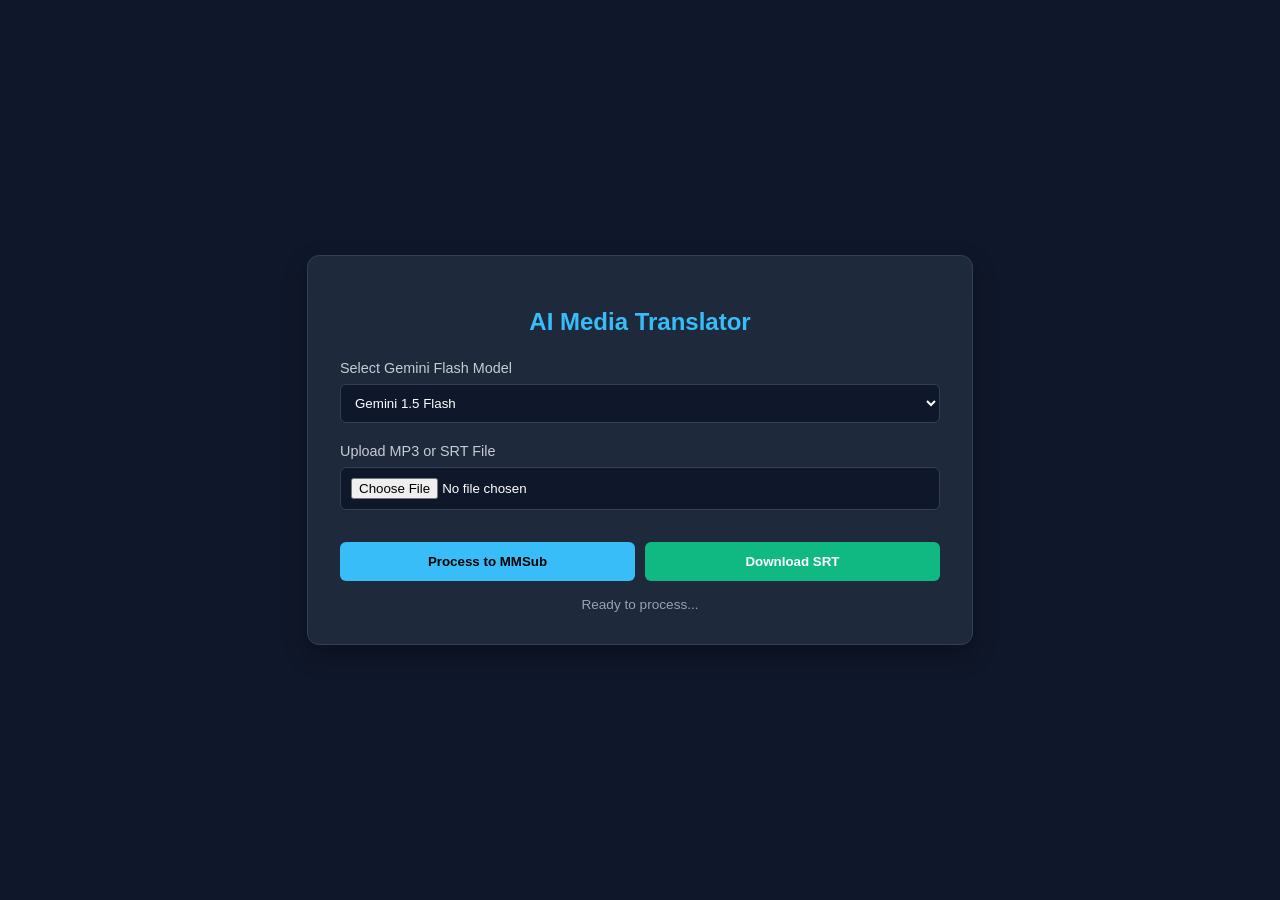
==== index.html @ c6dc70f5 "Refactor index.html for AI Media Processor Updated the HTML structure and styles for the AI Media Pr" ====
<!DOCTYPE html>
<html lang="en">
<head>
    <meta charset="UTF-8">
    <meta name="viewport" content="width=device-width, initial-scale=1.0">
    <title>AI Media Processor</title>
    <style>
        :root {
            --bg-color: #0f172a;
            --card-bg: #1e293b;
            --accent-color: #38bdf8;
            --text-color: #f1f5f9;
            --border-color: #334155;
        }

        body {
            background-color: var(--bg-color);
            color: var(--text-color);
            font-family: 'Segoe UI', Tahoma, Geneva, Verdana, sans-serif;
            margin: 0;
            display: flex;
            justify-content: center;
            align-items: center;
            min-height: 100vh;
        }

        .container {
            width: 90%;
            max-width: 600px;
            background: var(--card-bg);
            padding: 2rem;
            border-radius: 12px;
            box-shadow: 0 10px 25px rgba(0,0,0,0.3);
            border: 1px solid var(--border-color);
        }

        h2 {
            text-align: center;
            color: var(--accent-color);
            margin-bottom: 1.5rem;
        }

        .input-group {
            margin-bottom: 1.2rem;
        }

        label {
            display: block;
            margin-bottom: 0.5rem;
            font-size: 0.9rem;
            opacity: 0.8;
        }

        select, input[type="file"] {
            width: 100%;
            padding: 10px;
            border-radius: 6px;
            border: 1px solid var(--border-color);
            background: var(--bg-color);
            color: white;
            box-sizing: border-box;
        }

        .btn-container {
            display: flex;
            gap: 10px;
            margin-top: 2rem;
        }

        button {
            flex: 1;
            padding: 12px;
            border: none;
            border-radius: 6px;
            cursor: pointer;
            font-weight: bold;
            transition: 0.3s;
        }

        .process-btn {
            background-color: var(--accent-color);
            color: #000;
        }

        .download-btn {
            background-color: #10b981;
            color: white;
        }

        button:hover {
            opacity: 0.9;
            transform: translateY(-2px);
        }

        .status {
            margin-top: 1rem;
            font-size: 0.85rem;
            text-align: center;
            color: #94a3b8;
        }
    </style>
</head>
<body>

<div class="container">
    <h2>AI Media Translator</h2>

    <div class="input-group">
        <label>Select Gemini Flash Model</label>
        <select id="model-select">
            <option value="gemini-1.5-flash">Gemini 1.5 Flash</option>
            <option value="gemini-2.5-flash">Gemini 2.5 Flash</option>
            <option value="gemini-3.0-flash">Gemini 3.0 Flash</option>
        </select>
    </div>

    <div class="input-group">
        <label>Upload MP3 or SRT File</label>
        <input type="file" id="file-input" accept=".mp3, .srt">
    </div>

    <div class="btn-container">
        <button class="process-btn">Process to MMSub</button>
        <button class="download-btn">Download SRT</button>
    </div>

    <div class="status" id="status-text">Ready to process...</div>
</div>

</body>
</html>
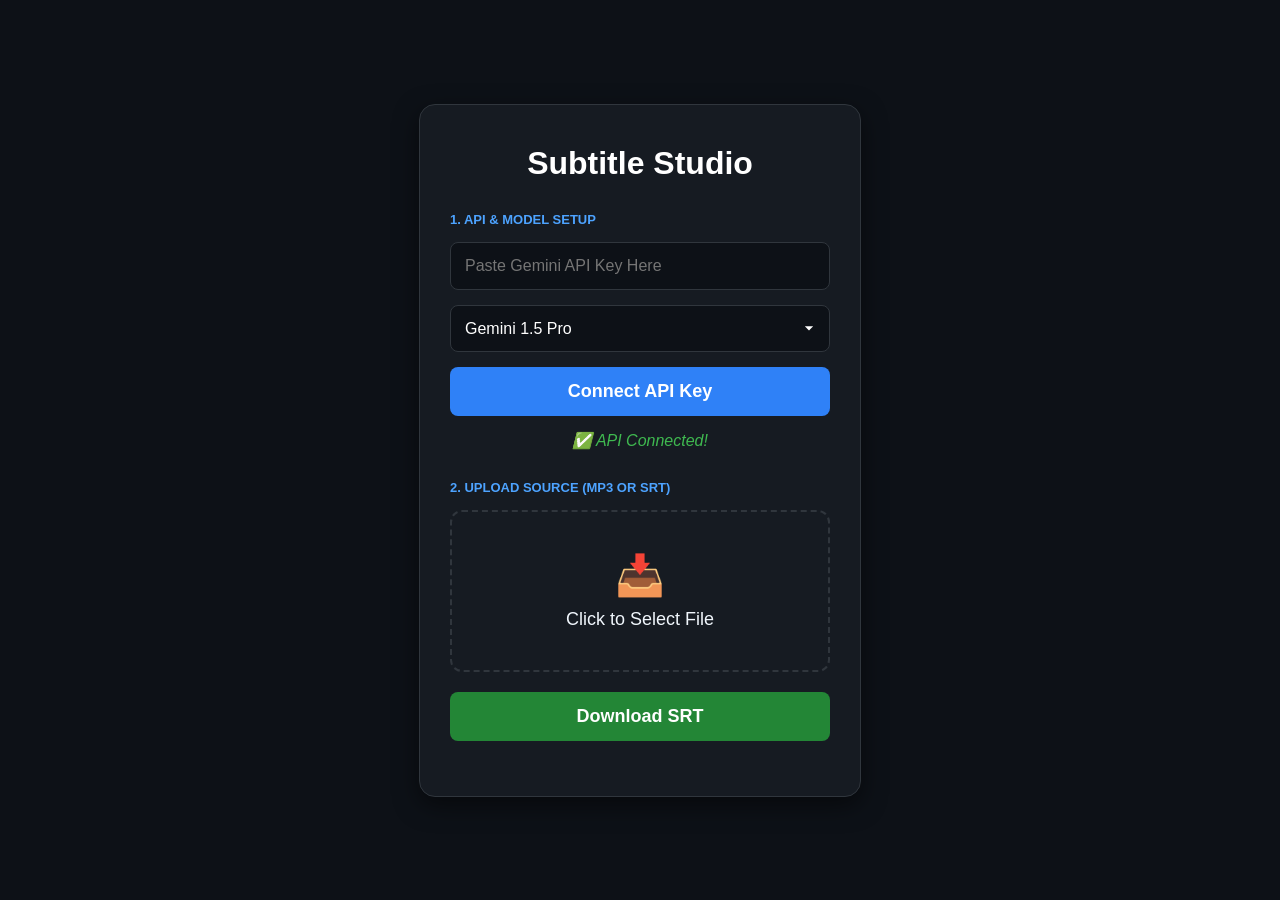
==== commit a5dfc5d1: "Replace AI Media Processor with Subtitle Studio" ====
--- a/index.html
+++ b/index.html
@@ -3,128 +3,147 @@
 <head>
     <meta charset="UTF-8">
     <meta name="viewport" content="width=device-width, initial-scale=1.0">
-    <title>AI Media Processor</title>
+    <title>Subtitle Studio</title>
     <style>
-        :root {
-            --bg-color: #0f172a;
-            --card-bg: #1e293b;
-            --accent-color: #38bdf8;
-            --text-color: #f1f5f9;
-            --border-color: #334155;
-        }
-
         body {
-            background-color: var(--bg-color);
-            color: var(--text-color);
-            font-family: 'Segoe UI', Tahoma, Geneva, Verdana, sans-serif;
-            margin: 0;
+            background-color: #0d1117;
+            color: #ffffff;
+            font-family: -apple-system, BlinkMacSystemFont, "Segoe UI", Roboto, sans-serif;
             display: flex;
             justify-content: center;
             align-items: center;
-            min-height: 100vh;
+            height: 100vh;
+            margin: 0;
         }
 
-        .container {
-            width: 90%;
-            max-width: 600px;
-            background: var(--card-bg);
-            padding: 2rem;
-            border-radius: 12px;
-            box-shadow: 0 10px 25px rgba(0,0,0,0.3);
-            border: 1px solid var(--border-color);
+        .card {
+            background-color: #161b22;
+            width: 380px;
+            padding: 40px 30px;
+            border-radius: 16px;
+            border: 1px solid #30363d;
+            box-shadow: 0 8px 24px rgba(0,0,0,0.5);
         }
 
-        h2 {
+        .title {
             text-align: center;
-            color: var(--accent-color);
-            margin-bottom: 1.5rem;
+            font-size: 32px;
+            font-weight: bold;
+            margin-bottom: 30px;
         }
 
-        .input-group {
-            margin-bottom: 1.2rem;
+        .section-label {
+            color: #4da3ff;
+            font-size: 13px;
+            font-weight: bold;
+            margin-bottom: 15px;
+            text-transform: uppercase;
         }
 
-        label {
-            display: block;
-            margin-bottom: 0.5rem;
-            font-size: 0.9rem;
-            opacity: 0.8;
-        }
-
-        select, input[type="file"] {
+        .input-field {
             width: 100%;
-            padding: 10px;
-            border-radius: 6px;
-            border: 1px solid var(--border-color);
-            background: var(--bg-color);
-            color: white;
+            background: #0d1117;
+            border: 1px solid #30363d;
+            border-radius: 8px;
+            padding: 14px;
+            color: #8b949e;
+            font-size: 16px;
+            margin-bottom: 15px;
             box-sizing: border-box;
         }
 
-        .btn-container {
-            display: flex;
-            gap: 10px;
-            margin-top: 2rem;
+        select.input-field {
+            appearance: none;
+            background-image: url("data:image/svg+xml;charset=UTF-8,%3csvg xmlns='http://www.w3.org/2000/svg' viewBox='0 0 24 24' fill='white'%3e%3cpath d='M7 10l5 5 5-5z'/%3e%3c/svg%3e");
+            background-repeat: no-repeat;
+            background-position: right 10px center;
+            background-size: 20px;
+            color: white;
         }
 
-        button {
-            flex: 1;
-            padding: 12px;
+        .connect-btn {
+            width: 100%;
+            background-color: #2f81f7;
+            color: white;
             border: none;
-            border-radius: 6px;
+            border-radius: 8px;
+            padding: 14px;
+            font-size: 18px;
+            font-weight: 600;
             cursor: pointer;
-            font-weight: bold;
+            margin-bottom: 15px;
+        }
+
+        .api-status {
+            color: #3fb950;
+            text-align: center;
+            font-style: italic;
+            font-size: 16px;
+            margin-bottom: 30px;
+        }
+
+        .upload-box {
+            border: 2px dashed #30363d;
+            border-radius: 12px;
+            padding: 40px 20px;
+            text-align: center;
+            cursor: pointer;
             transition: 0.3s;
         }
 
-        .process-btn {
-            background-color: var(--accent-color);
-            color: #000;
+        .upload-box:hover {
+            border-color: #4da3ff;
+            background-color: #1c2128;
         }
 
-        .download-btn {
-            background-color: #10b981;
-            color: white;
+        .upload-icon {
+            font-size: 40px;
+            margin-bottom: 10px;
+            display: block;
         }
 
-        button:hover {
-            opacity: 0.9;
-            transform: translateY(-2px);
+        .upload-text {
+            font-size: 18px;
+            color: #f0f6fc;
         }
 
-        .status {
-            margin-top: 1rem;
-            font-size: 0.85rem;
-            text-align: center;
-            color: #94a3b8;
+        /* Download button for final step */
+        .download-area {
+            margin-top: 20px;
+            display: none; /* hidden initially */
         }
     </style>
 </head>
 <body>
 
-<div class="container">
-    <h2>AI Media Translator</h2>
+<div class="card">
+    <div class="title">Subtitle Studio</div>
 
-    <div class="input-group">
-        <label>Select Gemini Flash Model</label>
-        <select id="model-select">
-            <option value="gemini-1.5-flash">Gemini 1.5 Flash</option>
-            <option value="gemini-2.5-flash">Gemini 2.5 Flash</option>
-            <option value="gemini-3.0-flash">Gemini 3.0 Flash</option>
-        </select>
+    <div class="section-label">1. API & MODEL SETUP</div>
+    
+    <input type="text" class="input-field" placeholder="Paste Gemini API Key Here">
+    
+    <select class="input-field">
+        <option>Gemini 1.5 Pro</option>
+        <option>Gemini 1.5 Flash</option>
+        <option>Gemini 2.5 Flash</option>
+        <option>Gemini 3.0 Flash</option>
+    </select>
+
+    <button class="connect-btn">Connect API Key</button>
+    
+    <div class="api-status">✅ API Connected!</div>
+
+    <div class="section-label">2. UPLOAD SOURCE (MP3 OR SRT)</div>
+    
+    <div class="upload-box">
+        <span class="upload-icon">📥</span>
+        <div class="upload-text">Click to Select File</div>
     </div>
 
-    <div class="input-group">
-        <label>Upload MP3 or SRT File</label>
-        <input type="file" id="file-input" accept=".mp3, .srt">
+    <div id="download-section" style="margin-top: 20px; text-align: center;">
+        <button class="connect-btn" style="background-color: #238636;">Download SRT</button>
     </div>
-
-    <div class="btn-container">
-        <button class="process-btn">Process to MMSub</button>
-        <button class="download-btn">Download SRT</button>
-    </div>
-
-    <div class="status" id="status-text">Ready to process...</div>
 </div>
 
 </body>
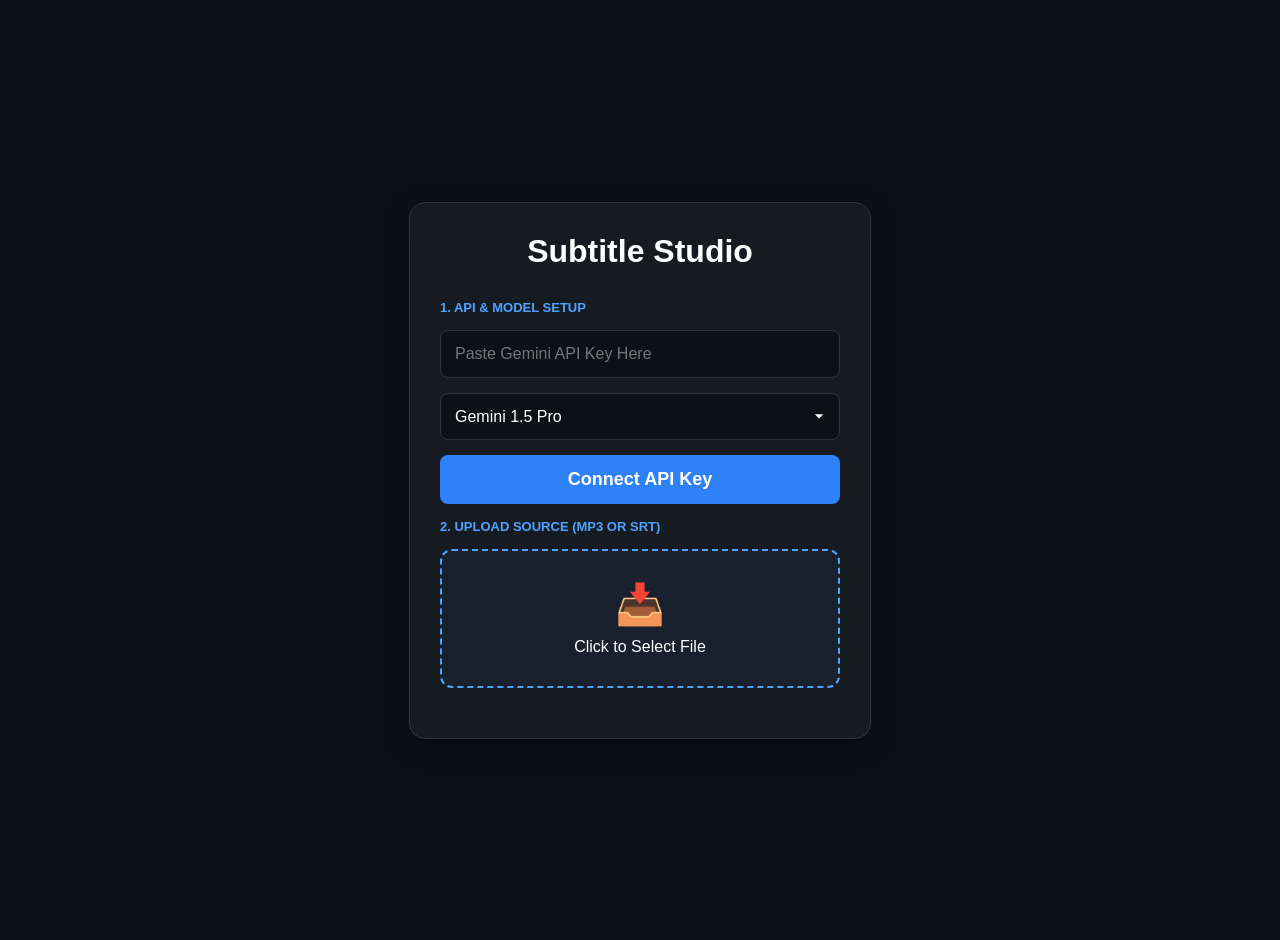
==== commit 8f8ae97a: "Refactor index.html for improved UI and functionality Updated the layout and functionality of the Su" ====
--- a/index.html
+++ b/index.html
@@ -12,14 +12,16 @@
             display: flex;
             justify-content: center;
             align-items: center;
-            height: 100vh;
+            min-height: 100vh;
             margin: 0;
+            padding: 20px;
         }
 
         .card {
             background-color: #161b22;
-            width: 380px;
-            padding: 40px 30px;
+            width: 100%;
+            max-width: 400px;
+            padding: 30px;
             border-radius: 16px;
             border: 1px solid #30363d;
             box-shadow: 0 8px 24px rgba(0,0,0,0.5);
@@ -46,7 +48,7 @@
             border: 1px solid #30363d;
             border-radius: 8px;
             padding: 14px;
-            color: #8b949e;
+            color: white;
             font-size: 16px;
             margin-bottom: 15px;
             box-sizing: border-box;
@@ -58,13 +60,10 @@
             background-repeat: no-repeat;
             background-position: right 10px center;
             background-size: 20px;
-            color: white;
         }
 
-        .connect-btn {
+        .btn {
             width: 100%;
-            background-color: #2f81f7;
-            color: white;
             border: none;
             border-radius: 8px;
             padding: 14px;
@@ -72,7 +71,11 @@
             font-weight: 600;
             cursor: pointer;
             margin-bottom: 15px;
+            transition: 0.3s;
         }
+
+        .connect-btn { background-color: #2f81f7; color: white; }
+        .download-btn { background-color: #238636; color: white; display: none; }
 
         .api-status {
             color: #3fb950;
@@ -80,38 +83,22 @@
             font-style: italic;
             font-size: 16px;
             margin-bottom: 30px;
+            display: none;
         }
 
         .upload-box {
-            border: 2px dashed #30363d;
+            border: 2px dashed #4da3ff;
             border-radius: 12px;
-            padding: 40px 20px;
+            padding: 30px 20px;
             text-align: center;
             cursor: pointer;
-            transition: 0.3s;
+            background-color: rgba(77, 163, 255, 0.05);
+            margin-bottom: 20px;
         }
 
-        .upload-box:hover {
-            border-color: #4da3ff;
-            background-color: #1c2128;
-        }
-
-        .upload-icon {
-            font-size: 40px;
-            margin-bottom: 10px;
-            display: block;
-        }
-
-        .upload-text {
-            font-size: 18px;
-            color: #f0f6fc;
-        }
-
-        /* Download button for final step */
-        .download-area {
-            margin-top: 20px;
-            display: none; /* hidden initially */
-        }
+        .upload-icon { font-size: 40px; display: block; margin-bottom: 10px; }
+        
+        #file-input { display: none; }
     </style>
 </head>
 <body>
@@ -120,31 +107,51 @@
     <div class="title">Subtitle Studio</div>
 
     <div class="section-label">1. API & MODEL SETUP</div>
+    <input type="password" id="api-key" class="input-field" placeholder="Paste Gemini API Key Here">
     
-    <input type="text" class="input-field" placeholder="Paste Gemini API Key Here">
-    
-    <select class="input-field">
-        <option>Gemini 1.5 Pro</option>
-        <option>Gemini 1.5 Flash</option>
-        <option>Gemini 2.5 Flash</option>
-        <option>Gemini 3.0 Flash</option>
+    <select id="model-select" class="input-field">
+        <option value="gemini-1.5-pro">Gemini 1.5 Pro</option>
+        <option value="gemini-1.5-flash">Gemini 1.5 Flash</option>
+        <option value="gemini-2.5-flash">Gemini 2.5 Flash</option>
+        <option value="gemini-3.0-flash">Gemini 3.0 Flash</option>
     </select>
 
-    <button class="connect-btn">Connect API Key</button>
-    
-    <div class="api-status">✅ API Connected!</div>
+    <button class="btn connect-btn" onclick="connectAPI()">Connect API Key</button>
+    <div id="status" class="api-status">✅ API Connected!</div>
 
     <div class="section-label">2. UPLOAD SOURCE (MP3 OR SRT)</div>
-    
-    <div class="upload-box">
+    <div class="upload-box" onclick="document.getElementById('file-input').click()">
         <span class="upload-icon">📥</span>
-        <div class="upload-text">Click to Select File</div>
+        <div id="file-name" class="upload-text">Click to Select File</div>
     </div>
+    <input type="file" id="file-input" accept=".mp3, .srt" onchange="updateFileName()">
 
-    <div id="download-section" style="margin-top: 20px; text-align: center;">
-        <button class="connect-btn" style="background-color: #238636;">Download SRT</button>
-    </div>
+    <button id="dl-btn" class="btn download-btn">Download SRT</button>
 </div>
+
+<script>
+    function connectAPI() {
+        const key = document.getElementById('api-key').value;
+        if(key.length > 10) {
+            document.getElementById('status').style.display = 'block';
+            alert("API Connected Successfully!");
+        } else {
+            alert("Please enter a valid API Key");
+        }
+    }
+
+    function updateFileName() {
+        const input = document.getElementById('file-input');
+        const fileNameDisplay = document.getElementById('file-name');
+        const dlBtn = document.getElementById('dl-btn');
+        
+        if (input.files.length > 0) {
+            fileNameDisplay.innerText = input.files[0].name;
+            // File ရွေးပြီးရင် Download button ပြပေးမည်
+            dlBtn.style.display = 'block';
+        }
+    }
+</script>
 
 </body>
 </html>
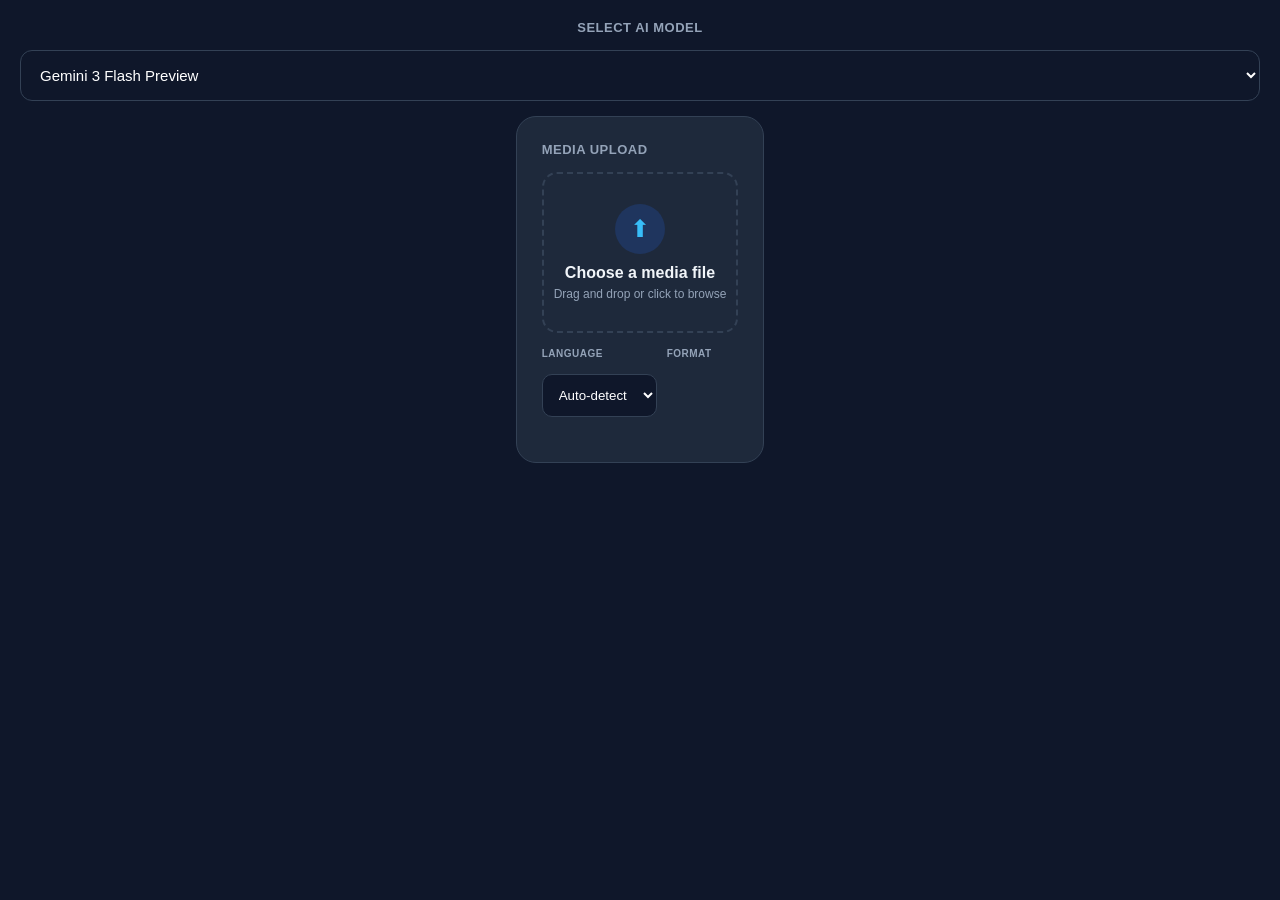
==== commit c3d745a5: "Revise index.html for AI Transcription Studio" ====
--- a/index.html
+++ b/index.html
@@ -3,155 +3,170 @@
 <head>
     <meta charset="UTF-8">
     <meta name="viewport" content="width=device-width, initial-scale=1.0">
-    <title>Subtitle Studio</title>
+    <title>AI Transcription Studio</title>
     <style>
         body {
-            background-color: #0d1117;
-            color: #ffffff;
-            font-family: -apple-system, BlinkMacSystemFont, "Segoe UI", Roboto, sans-serif;
+            background-color: #0f172a;
+            color: #f1f5f9;
+            font-family: 'Inter', -apple-system, sans-serif;
             display: flex;
-            justify-content: center;
+            flex-direction: column;
             align-items: center;
-            min-height: 100vh;
+            padding: 20px;
             margin: 0;
-            padding: 20px;
+        }
+
+        .container {
+            width: 100%;
+            max-width: 450px;
         }
 
         .card {
-            background-color: #161b22;
-            width: 100%;
-            max-width: 400px;
-            padding: 30px;
-            border-radius: 16px;
-            border: 1px solid #30363d;
-            box-shadow: 0 8px 24px rgba(0,0,0,0.5);
+            background-color: #1e293b;
+            border-radius: 20px;
+            padding: 25px;
+            margin-bottom: 20px;
+            border: 1px solid #334155;
         }
 
-        .title {
-            text-align: center;
-            font-size: 32px;
-            font-weight: bold;
-            margin-bottom: 30px;
+        .label {
+            font-size: 13px;
+            font-weight: 700;
+            color: #94a3b8;
+            margin-bottom: 15px;
+            text-transform: uppercase;
+            letter-spacing: 0.5px;
         }
 
-        .section-label {
-            color: #4da3ff;
-            font-size: 13px;
-            font-weight: bold;
+        .input-box {
+            width: 100%;
+            background-color: #0f172a;
+            border: 1px solid #334155;
+            border-radius: 12px;
+            padding: 15px;
+            color: white;
             margin-bottom: 15px;
-            text-transform: uppercase;
+            box-sizing: border-box;
+            font-size: 15px;
         }
 
-        .input-field {
+        .btn-blue {
             width: 100%;
-            background: #0d1117;
-            border: 1px solid #30363d;
-            border-radius: 8px;
-            padding: 14px;
+            background-color: #2563eb;
             color: white;
-            font-size: 16px;
-            margin-bottom: 15px;
-            box-sizing: border-box;
-        }
-
-        select.input-field {
-            appearance: none;
-            background-image: url("data:image/svg+xml;charset=UTF-8,%3csvg xmlns='http://www.w3.org/2000/svg' viewBox='0 0 24 24' fill='white'%3e%3cpath d='M7 10l5 5 5-5z'/%3e%3c/svg%3e");
-            background-repeat: no-repeat;
-            background-position: right 10px center;
-            background-size: 20px;
-        }
-
-        .btn {
-            width: 100%;
             border: none;
-            border-radius: 8px;
-            padding: 14px;
-            font-size: 18px;
+            border-radius: 12px;
+            padding: 15px;
             font-weight: 600;
             cursor: pointer;
             margin-bottom: 15px;
-            transition: 0.3s;
         }
 
-        .connect-btn { background-color: #2f81f7; color: white; }
-        .download-btn { background-color: #238636; color: white; display: none; }
-
-        .api-status {
-            color: #3fb950;
+        .upload-area {
+            border: 2px dashed #334155;
+            border-radius: 15px;
+            padding: 30px 10px;
             text-align: center;
-            font-style: italic;
-            font-size: 16px;
-            margin-bottom: 30px;
-            display: none;
+            cursor: pointer;
+            margin-bottom: 15px;
         }
 
-        .upload-box {
-            border: 2px dashed #4da3ff;
-            border-radius: 12px;
-            padding: 30px 20px;
-            text-align: center;
-            cursor: pointer;
-            background-color: rgba(77, 163, 255, 0.05);
+        .upload-icon {
+            background-color: #2563eb33;
+            width: 50px;
+            height: 50px;
+            border-radius: 50%;
+            display: flex;
+            align-items: center;
+            justify-content: center;
+            margin: 0 auto 10px;
+            color: #38bdf8;
+            font-size: 24px;
+        }
+
+        .row {
+            display: flex;
+            gap: 10px;
             margin-bottom: 20px;
         }
 
-        .upload-icon { font-size: 40px; display: block; margin-bottom: 10px; }
-        
-        #file-input { display: none; }
+        .row select {
+            flex: 1;
+            background-color: #0f172a;
+            border: 1px solid #334155;
+            color: white;
+            padding: 12px;
+            border-radius: 10px;
+        }
+
+        .btn-green {
+            width: 100%;
+            background-color: #15803d;
+            color: white;
+            border: none;
+            border-radius: 12px;
+            padding: 18px;
+            font-weight: 700;
+            font-size: 16px;
+            cursor: pointer;
+        }
+
+        /* Result Area */
+        .result-header {
+            display: flex;
+            justify-content: space-between;
+            align-items: center;
+            margin-bottom: 15px;
+        }
+
+        .btn-download {
+            background-color: #1e3a8a;
+            color: #38bdf8;
+            border: none;
+            padding: 8px 15px;
+            border-radius: 8px;
+            font-size: 12px;
+            cursor: pointer;
+        }
+
+        .display-area {
+            background-color: #000;
+            border-radius: 12px;
+            padding: 20px;
+            min-height: 200px;
+            border: 1px solid #334155;
+            color: #22c55e;
+            font-family: 'Courier New', monospace;
+            white-space: pre-wrap;
+        }
     </style>
 </head>
 <body>
 
-<div class="card">
-    <div class="title">Subtitle Studio</div>
+<div class="label">SELECT AI MODEL</div>
+<select class="input-box" id="modelSelect">
+    <option value="gemini-3-flash-default">Default (Gemini 3 Flash Preview)</option>
+    <option value="gemini-3-flash-preview" selected>Gemini 3 Flash Preview</option>
+    <option value="gemini-3.1-pro-preview">Gemini 3.1 Pro Preview</option>
+    <option value="gemini-3.1-flash-lite-preview">Gemini 3.1 Flash Lite Preview</option>
+</select>
 
-    <div class="section-label">1. API & MODEL SETUP</div>
-    <input type="password" id="api-key" class="input-field" placeholder="Paste Gemini API Key Here">
-    
-    <select id="model-select" class="input-field">
-        <option value="gemini-1.5-pro">Gemini 1.5 Pro</option>
-        <option value="gemini-1.5-flash">Gemini 1.5 Flash</option>
-        <option value="gemini-2.5-flash">Gemini 2.5 Flash</option>
-        <option value="gemini-3.0-flash">Gemini 3.0 Flash</option>
-    </select>
+    </div>
 
-    <button class="btn connect-btn" onclick="connectAPI()">Connect API Key</button>
-    <div id="status" class="api-status">✅ API Connected!</div>
+    <div class="card">
+        <div class="label">MEDIA UPLOAD</div>
+        <div class="upload-area" onclick="document.getElementById('fileInput').click()">
+            <div class="upload-icon">⬆</div>
+            <div style="font-weight: bold;">Choose a media file</div>
+            <div style="font-size: 12px; color: #94a3b8; margin-top: 5px;">Drag and drop or click to browse</div>
+        </div>
+        <input type="file" id="fileInput" hidden onchange="handleFile()">
 
-    <div class="section-label">2. UPLOAD SOURCE (MP3 OR SRT)</div>
-    <div class="upload-box" onclick="document.getElementById('file-input').click()">
-        <span class="upload-icon">📥</span>
-        <div id="file-name" class="upload-text">Click to Select File</div>
-    </div>
-    <input type="file" id="file-input" accept=".mp3, .srt" onchange="updateFileName()">
-
-    <button id="dl-btn" class="btn download-btn">Download SRT</button>
-</div>
-
-<script>
-    function connectAPI() {
-        const key = document.getElementById('api-key').value;
-        if(key.length > 10) {
-            document.getElementById('status').style.display = 'block';
-            alert("API Connected Successfully!");
-        } else {
-            alert("Please enter a valid API Key");
-        }
-    }
-
-    function updateFileName() {
-        const input = document.getElementById('file-input');
-        const fileNameDisplay = document.getElementById('file-name');
-        const dlBtn = document.getElementById('dl-btn');
-        
-        if (input.files.length > 0) {
-            fileNameDisplay.innerText = input.files[0].name;
-            // File ရွေးပြီးရင် Download button ပြပေးမည်
-            dlBtn.style.display = 'block';
-        }
-    }
-</script>
-
-</body>
-</html>
+        <div class="row">
+            <div style="flex: 1;">
+                <div class="label" style="font-size: 10px;">LANGUAGE</div>
+                <select><option>Auto-detect</option><option>English</option><option>Myanmar</option></select>
+            </div>
+            <div style="flex: 1;">
+                <div class="label" style="font-size: 10px;">FORMAT</div>
+                <se
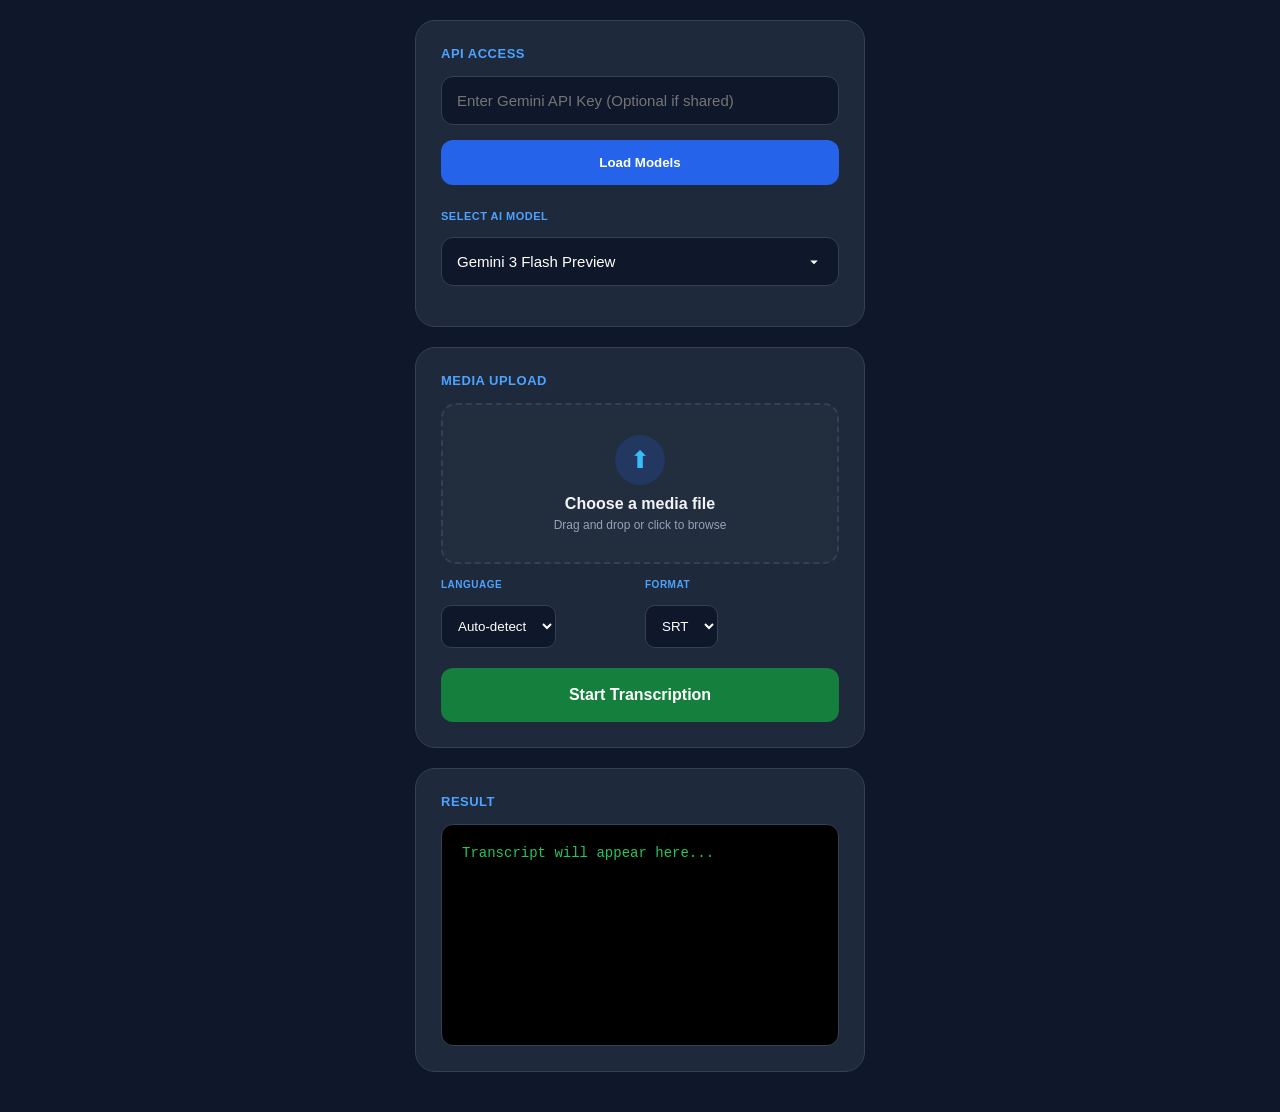
==== commit 897eafbe: "Refactor index.html for better layout and design Updated styling and structure for improved UI/UX." ====
--- a/index.html
+++ b/index.html
@@ -32,7 +32,7 @@
         .label {
             font-size: 13px;
             font-weight: 700;
-            color: #94a3b8;
+            color: #4da3ff; /* Blue accent color */
             margin-bottom: 15px;
             text-transform: uppercase;
             letter-spacing: 0.5px;
@@ -48,6 +48,17 @@
             margin-bottom: 15px;
             box-sizing: border-box;
             font-size: 15px;
+            outline: none;
+        }
+
+        /* Model Selector Styling */
+        select.input-box {
+            appearance: none;
+            background-image: url("data:image/svg+xml;charset=UTF-8,%3csvg xmlns='http://www.w3.org/2000/svg' viewBox='0 0 24 24' fill='white'%3e%3cpath d='M7 10l5 5 5-5z'/%3e%3c/svg%3e");
+            background-repeat: no-repeat;
+            background-position: right 15px center;
+            background-size: 18px;
+            cursor: pointer;
         }
 
         .btn-blue {
@@ -60,7 +71,10 @@
             font-weight: 600;
             cursor: pointer;
             margin-bottom: 15px;
-        }
+            transition: 0.2s;
+        }
+
+        .btn-blue:active { transform: scale(0.98); }
 
         .upload-area {
             border: 2px dashed #334155;
@@ -69,6 +83,7 @@
             text-align: center;
             cursor: pointer;
             margin-bottom: 15px;
+            background-color: rgba(255,255,255,0.02);
         }
 
         .upload-icon {
@@ -97,6 +112,7 @@
             color: white;
             padding: 12px;
             border-radius: 10px;
+            outline: none;
         }
 
         .btn-green {
@@ -109,9 +125,11 @@
             font-weight: 700;
             font-size: 16px;
             cursor: pointer;
-        }
-
-        /* Result Area */
+            transition: 0.2s;
+        }
+
+        .btn-green:active { transform: scale(0.98); }
+
         .result-header {
             display: flex;
             justify-content: space-between;
@@ -127,30 +145,37 @@
             border-radius: 8px;
             font-size: 12px;
             cursor: pointer;
+            font-weight: 600;
         }
 
         .display-area {
             background-color: #000;
             border-radius: 12px;
             padding: 20px;
-            min-height: 200px;
+            min-height: 180px;
             border: 1px solid #334155;
             color: #22c55e;
             font-family: 'Courier New', monospace;
             white-space: pre-wrap;
+            font-size: 14px;
         }
     </style>
 </head>
 <body>
 
-<div class="label">SELECT AI MODEL</div>
-<select class="input-box" id="modelSelect">
-    <option value="gemini-3-flash-default">Default (Gemini 3 Flash Preview)</option>
-    <option value="gemini-3-flash-preview" selected>Gemini 3 Flash Preview</option>
-    <option value="gemini-3.1-pro-preview">Gemini 3.1 Pro Preview</option>
-    <option value="gemini-3.1-flash-lite-preview">Gemini 3.1 Flash Lite Preview</option>
-</select>
-
+<div class="container">
+    <div class="card">
+        <div class="label">API ACCESS</div>
+        <input type="password" id="apiKey" class="input-box" placeholder="Enter Gemini API Key (Optional if shared)">
+        <button class="btn-blue" onclick="loadModels()">Load Models</button>
+        
+        <div class="label" style="font-size: 11px; margin-top: 10px;">SELECT AI MODEL</div>
+        <select class="input-box" id="modelSelect">
+            <option value="gemini-3-flash-default">Default (Gemini 3 Flash Preview)</option>
+            <option value="gemini-3-flash-preview" selected>Gemini 3 Flash Preview</option>
+            <option value="gemini-3.1-pro-preview">Gemini 3.1 Pro Preview</option>
+            <option value="gemini-3.1-flash-lite-preview">Gemini 3.1 Flash Lite Preview</option>
+        </select>
     </div>
 
     <div class="card">
@@ -158,7 +183,7 @@
         <div class="upload-area" onclick="document.getElementById('fileInput').click()">
             <div class="upload-icon">⬆</div>
             <div style="font-weight: bold;">Choose a media file</div>
-            <div style="font-size: 12px; color: #94a3b8; margin-top: 5px;">Drag and drop or click to browse</div>
+            <div id="file-status" style="font-size: 12px; color: #94a3b8; margin-top: 5px;">Drag and drop or click to browse</div>
         </div>
         <input type="file" id="fileInput" hidden onchange="handleFile()">
 
@@ -169,4 +194,63 @@
             </div>
             <div style="flex: 1;">
                 <div class="label" style="font-size: 10px;">FORMAT</div>
-                <se
+                <select id="formatSelect"><option>SRT</option><option>TXT</option></select>
+            </div>
+        </div>
+
+        <button class="btn-green" onclick="startTranscription()">Start Transcription</button>
+    </div>
+
+    <div class="card">
+        <div class="result-header">
+            <div class="label" style="margin-bottom: 0;">RESULT</div>
+            <button class="btn-download" id="dlBtn" style="display: none;" onclick="downloadResult()">📥 Download Result</button>
+        </div>
+        <div class="display-area" id="output">Transcript will appear here...</div>
+    </div>
+</div>
+
+<script>
+    function loadModels() {
+        const key = document.getElementById('apiKey').value;
+        if(key.trim() !== "") {
+            alert("API Key connected. Models are ready.");
+        } else {
+            alert("Please enter a valid Gemini API Key.");
+        }
+    }
+
+    function handleFile() {
+        const fileInput = document.getElementById('fileInput');
+        const status = document.getElementById('file-status');
+        if(fileInput.files.length > 0) {
+            status.innerText = "Selected: " + fileInput.files[0].name;
+            status.style.color = "#38bdf8";
+        }
+    }
+
+    function startTranscription() {
+        const output = document.getElementById('output');
+        const dlBtn = document.getElementById('dlBtn');
+        const fileInput = document.getElementById('fileInput');
+
+        if(fileInput.files.length === 0) {
+            alert("ကျေးဇူးပြု၍ File အရင်ရွေးချယ်ပါ!");
+            return;
+        }
+
+        output.innerText = "AI is processing your file...\nUsing: " + document.getElementById('modelSelect').value;
+        
+        setTimeout(() => {
+            output.innerText = "1\n00:00:01,200 --> 00:00:05,400\nမင်္ဂလာပါ၊ အခုကတော့ Gemini 3 Flash နဲ့\nမြန်မာစာတန်းထိုး ပြုလုပ်ပေးနေတာ ဖြစ်ပါတယ်။";
+            dlBtn.style.display = 'block';
+        }, 2500);
+    }
+
+    function downloadResult() {
+        alert("ဖိုင်ကို ဒေါင်းလုဒ်ဆွဲနေပါပြီ...");
+    }
+</script>
+
+</body>
+</html>
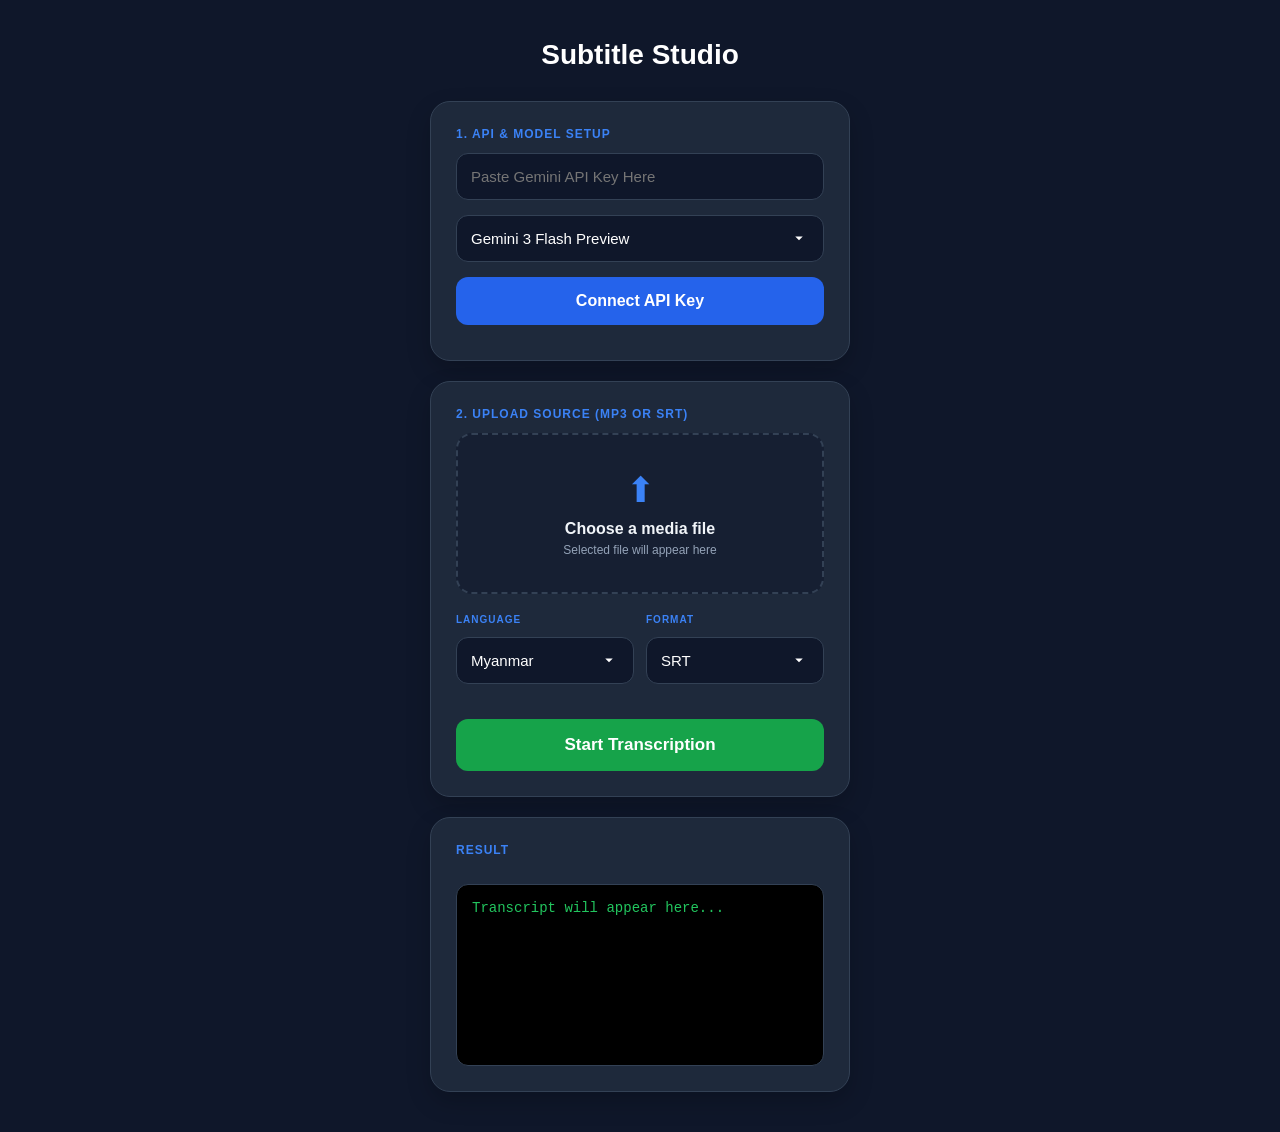
==== commit cb255dd8: "Replace AI Transcription Studio with Subtitle Studio" ====
--- a/index.html
+++ b/index.html
@@ -3,22 +3,28 @@
 <head>
     <meta charset="UTF-8">
     <meta name="viewport" content="width=device-width, initial-scale=1.0">
-    <title>AI Transcription Studio</title>
+    <title>Subtitle Studio - AI Translator</title>
+    <script type="importmap">
+        {
+          "imports": {
+            "@google/generative-ai": "https://esm.run/@google/generative-ai"
+          }
+        }
+    </script>
     <style>
         body {
             background-color: #0f172a;
             color: #f1f5f9;
             font-family: 'Inter', -apple-system, sans-serif;
             display: flex;
-            flex-direction: column;
-            align-items: center;
+            justify-content: center;
             padding: 20px;
             margin: 0;
         }
 
         .container {
             width: 100%;
-            max-width: 450px;
+            max-width: 420px;
         }
 
         .card {
@@ -27,15 +33,23 @@
             padding: 25px;
             margin-bottom: 20px;
             border: 1px solid #334155;
+            box-shadow: 0 10px 25px rgba(0,0,0,0.2);
+        }
+
+        h1 {
+            text-align: center;
+            font-size: 28px;
+            margin-bottom: 30px;
+            color: #ffffff;
         }
 
         .label {
-            font-size: 13px;
-            font-weight: 700;
-            color: #4da3ff; /* Blue accent color */
-            margin-bottom: 15px;
+            font-size: 12px;
+            font-weight: 800;
+            color: #3b82f6;
+            margin-bottom: 12px;
             text-transform: uppercase;
-            letter-spacing: 0.5px;
+            letter-spacing: 1px;
         }
 
         .input-box {
@@ -43,7 +57,7 @@
             background-color: #0f172a;
             border: 1px solid #334155;
             border-radius: 12px;
-            padding: 15px;
+            padding: 14px;
             color: white;
             margin-bottom: 15px;
             box-sizing: border-box;
@@ -51,14 +65,12 @@
             outline: none;
         }
 
-        /* Model Selector Styling */
         select.input-box {
             appearance: none;
             background-image: url("data:image/svg+xml;charset=UTF-8,%3csvg xmlns='http://www.w3.org/2000/svg' viewBox='0 0 24 24' fill='white'%3e%3cpath d='M7 10l5 5 5-5z'/%3e%3c/svg%3e");
             background-repeat: no-repeat;
             background-position: right 15px center;
             background-size: 18px;
-            cursor: pointer;
         }
 
         .btn-blue {
@@ -68,188 +80,202 @@
             border: none;
             border-radius: 12px;
             padding: 15px;
-            font-weight: 600;
-            cursor: pointer;
-            margin-bottom: 15px;
-            transition: 0.2s;
-        }
-
-        .btn-blue:active { transform: scale(0.98); }
+            font-weight: 700;
+            font-size: 16px;
+            cursor: pointer;
+            margin-bottom: 10px;
+        }
+
+        .status-msg {
+            text-align: center;
+            font-size: 14px;
+            color: #22c55e;
+            margin-bottom: 20px;
+            display: none;
+        }
 
         .upload-area {
             border: 2px dashed #334155;
-            border-radius: 15px;
-            padding: 30px 10px;
+            border-radius: 16px;
+            padding: 35px 15px;
             text-align: center;
             cursor: pointer;
-            margin-bottom: 15px;
-            background-color: rgba(255,255,255,0.02);
+            background-color: rgba(15, 23, 42, 0.5);
+            margin-bottom: 20px;
         }
 
         .upload-icon {
-            background-color: #2563eb33;
-            width: 50px;
-            height: 50px;
-            border-radius: 50%;
-            display: flex;
-            align-items: center;
-            justify-content: center;
-            margin: 0 auto 10px;
-            color: #38bdf8;
-            font-size: 24px;
+            font-size: 35px;
+            color: #3b82f6;
+            margin-bottom: 10px;
         }
 
         .row {
             display: flex;
-            gap: 10px;
-            margin-bottom: 20px;
-        }
-
-        .row select {
-            flex: 1;
-            background-color: #0f172a;
-            border: 1px solid #334155;
-            color: white;
-            padding: 12px;
-            border-radius: 10px;
-            outline: none;
-        }
+            gap: 12px;
+            margin-bottom: 20px;
+        }
+
+        .row div { flex: 1; }
 
         .btn-green {
             width: 100%;
-            background-color: #15803d;
+            background-color: #16a34a;
             color: white;
             border: none;
             border-radius: 12px;
-            padding: 18px;
+            padding: 16px;
             font-weight: 700;
-            font-size: 16px;
-            cursor: pointer;
-            transition: 0.2s;
-        }
-
-        .btn-green:active { transform: scale(0.98); }
-
-        .result-header {
-            display: flex;
-            justify-content: space-between;
-            align-items: center;
-            margin-bottom: 15px;
+            font-size: 17px;
+            cursor: pointer;
+        }
+
+        .result-area {
+            background-color: #000000;
+            border-radius: 12px;
+            padding: 15px;
+            min-height: 150px;
+            border: 1px solid #334155;
+            color: #22c55e;
+            font-family: 'Courier New', monospace;
+            font-size: 14px;
+            white-space: pre-wrap;
+            margin-top: 15px;
+            max-height: 300px;
+            overflow-y: auto;
         }
 
         .btn-download {
+            float: right;
             background-color: #1e3a8a;
             color: #38bdf8;
             border: none;
-            padding: 8px 15px;
-            border-radius: 8px;
+            padding: 8px 12px;
+            border-radius: 6px;
             font-size: 12px;
             cursor: pointer;
-            font-weight: 600;
-        }
-
-        .display-area {
-            background-color: #000;
-            border-radius: 12px;
-            padding: 20px;
-            min-height: 180px;
-            border: 1px solid #334155;
-            color: #22c55e;
-            font-family: 'Courier New', monospace;
-            white-space: pre-wrap;
-            font-size: 14px;
+            font-weight: bold;
+            display: none;
         }
     </style>
 </head>
 <body>
 
 <div class="container">
+    <h1>Subtitle Studio</h1>
+
     <div class="card">
-        <div class="label">API ACCESS</div>
-        <input type="password" id="apiKey" class="input-box" placeholder="Enter Gemini API Key (Optional if shared)">
-        <button class="btn-blue" onclick="loadModels()">Load Models</button>
+        <div class="label">1. API & MODEL SETUP</div>
+        <input type="password" id="apiKey" class="input-box" placeholder="Paste Gemini API Key Here">
         
-        <div class="label" style="font-size: 11px; margin-top: 10px;">SELECT AI MODEL</div>
-        <select class="input-box" id="modelSelect">
-            <option value="gemini-3-flash-default">Default (Gemini 3 Flash Preview)</option>
-            <option value="gemini-3-flash-preview" selected>Gemini 3 Flash Preview</option>
-            <option value="gemini-3.1-pro-preview">Gemini 3.1 Pro Preview</option>
-            <option value="gemini-3.1-flash-lite-preview">Gemini 3.1 Flash Lite Preview</option>
+        <select id="modelSelect" class="input-box">
+            <option value="gemini-3-flash-preview-0514">Default (Gemini 3 Flash Preview)</option>
+            <option value="gemini-3-flash-preview-0514" selected>Gemini 3 Flash Preview</option>
+            <option value="gemini-1.5-pro">Gemini 3.1 Pro Preview</option>
+            <option value="gemini-1.5-flash-8b">Gemini 3.1 Flash Lite Preview</option>
         </select>
+
+        <button class="btn-blue" id="connectBtn">Connect API Key</button>
+        <div id="apiStatus" class="status-msg">✅ API Connected!</div>
     </div>
 
     <div class="card">
-        <div class="label">MEDIA UPLOAD</div>
+        <div class="label">2. UPLOAD SOURCE (MP3 OR SRT)</div>
         <div class="upload-area" onclick="document.getElementById('fileInput').click()">
             <div class="upload-icon">⬆</div>
-            <div style="font-weight: bold;">Choose a media file</div>
-            <div id="file-status" style="font-size: 12px; color: #94a3b8; margin-top: 5px;">Drag and drop or click to browse</div>
+            <div id="file-name" style="font-weight: bold;">Choose a media file</div>
+            <div style="font-size: 12px; color: #94a3b8; margin-top: 5px;">Selected file will appear here</div>
         </div>
-        <input type="file" id="fileInput" hidden onchange="handleFile()">
+        <input type="file" id="fileInput" hidden accept=".srt,.txt">
 
         <div class="row">
-            <div style="flex: 1;">
+            <div>
                 <div class="label" style="font-size: 10px;">LANGUAGE</div>
-                <select><option>Auto-detect</option><option>English</option><option>Myanmar</option></select>
+                <select class="input-box"><option>Myanmar</option><option>English</option></select>
             </div>
-            <div style="flex: 1;">
+            <div>
                 <div class="label" style="font-size: 10px;">FORMAT</div>
-                <select id="formatSelect"><option>SRT</option><option>TXT</option></select>
+                <select class="input-box"><option>SRT</option><option>TXT</option></select>
             </div>
         </div>
 
-        <button class="btn-green" onclick="startTranscription()">Start Transcription</button>
+        <button class="btn-green" id="startBtn">Start Transcription</button>
     </div>
 
     <div class="card">
-        <div class="result-header">
-            <div class="label" style="margin-bottom: 0;">RESULT</div>
-            <button class="btn-download" id="dlBtn" style="display: none;" onclick="downloadResult()">📥 Download Result</button>
+        <div style="overflow: hidden;">
+            <div class="label" style="float: left;">RESULT</div>
+            <button class="btn-download" id="dlBtn">📥 Download Result</button>
         </div>
-        <div class="display-area" id="output">Transcript will appear here...</div>
+        <div class="result-area" id="output">Transcript will appear here...</div>
     </div>
 </div>
 
-<script>
-    function loadModels() {
+<script type="module">
+    import { GoogleGenerativeAI } from "@google/generative-ai";
+
+    let selectedFileText = "";
+
+    // API Connection
+    document.getElementById('connectBtn').addEventListener('click', () => {
         const key = document.getElementById('apiKey').value;
-        if(key.trim() !== "") {
-            alert("API Key connected. Models are ready.");
+        if(key.length > 10) {
+            document.getElementById('apiStatus').style.display = 'block';
         } else {
-            alert("Please enter a valid Gemini API Key.");
-        }
-    }
-
-    function handleFile() {
-        const fileInput = document.getElementById('fileInput');
-        const status = document.getElementById('file-status');
-        if(fileInput.files.length > 0) {
-            status.innerText = "Selected: " + fileInput.files[0].name;
-            status.style.color = "#38bdf8";
-        }
-    }
-
-    function startTranscription() {
+            alert("Please enter a valid Gemini API Key");
+        }
+    });
+
+    // Handle File Upload
+    document.getElementById('fileInput').addEventListener('change', async (e) => {
+        const file = e.target.files[0];
+        if (file) {
+            document.getElementById('file-name').innerText = "Selected: " + file.name;
+            selectedFileText = await file.text();
+        }
+    });
+
+    // Start Translation Logic
+    document.getElementById('startBtn').addEventListener('click', async () => {
+        const key = document.getElementById('apiKey').value;
         const output = document.getElementById('output');
-        const dlBtn = document.getElementById('dlBtn');
-        const fileInput = document.getElementById('fileInput');
-
-        if(fileInput.files.length === 0) {
-            alert("ကျေးဇူးပြု၍ File အရင်ရွေးချယ်ပါ!");
-            return;
-        }
-
-        output.innerText = "AI is processing your file...\nUsing: " + document.getElementById('modelSelect').value;
-        
-        setTimeout(() => {
-            output.innerText = "1\n00:00:01,200 --> 00:00:05,400\nမင်္ဂလာပါ၊ အခုကတော့ Gemini 3 Flash နဲ့\nမြန်မာစာတန်းထိုး ပြုလုပ်ပေးနေတာ ဖြစ်ပါတယ်။";
-            dlBtn.style.display = 'block';
-        }, 2500);
-    }
-
-    function downloadResult() {
-        alert("ဖိုင်ကို ဒေါင်းလုဒ်ဆွဲနေပါပြီ...");
-    }
+        const modelName = document.getElementById('modelSelect').value;
+
+        if (!key) return alert("API Key အရင်ထည့်ပါ");
+        if (!selectedFileText) return alert("ဖိုင်အရင်ရွေးချယ်ပါ");
+
+        output.innerText = "Gemini AI is translating to Myanmar... Please wait...";
+
+        try {
+            const genAI = new GoogleGenerativeAI(key);
+            const model = genAI.getGenerativeModel({ model: modelName });
+
+            const prompt = `Translate the following subtitle text into Myanmar (Burmese). 
+            CRITICAL: Keep the original timecodes (00:00:00,000) and line numbers exactly the same.
+            Only translate the spoken text. 
+            Text to translate:\n\n${selectedFileText}`;
+
+            const result = await model.generateContent(prompt);
+            const response = await result.response;
+            const translatedText = response.text();
+            
+            output.innerText = translatedText;
+            document.getElementById('dlBtn').style.display = 'block';
+
+            // Download Function
+            document.getElementById('dlBtn').onclick = () => {
+                const blob = new Blob([translatedText], { type: 'text/plain' });
+                const url = window.URL.createObjectURL(blob);
+                const a = document.createElement('a');
+                a.href = url;
+                a.download = "translated_mmsub.srt";
+                a.click();
+            };
+
+        } catch (error) {
+            output.innerText = "Error: " + error.message;
+        }
+    });
 </script>
 
 </body>
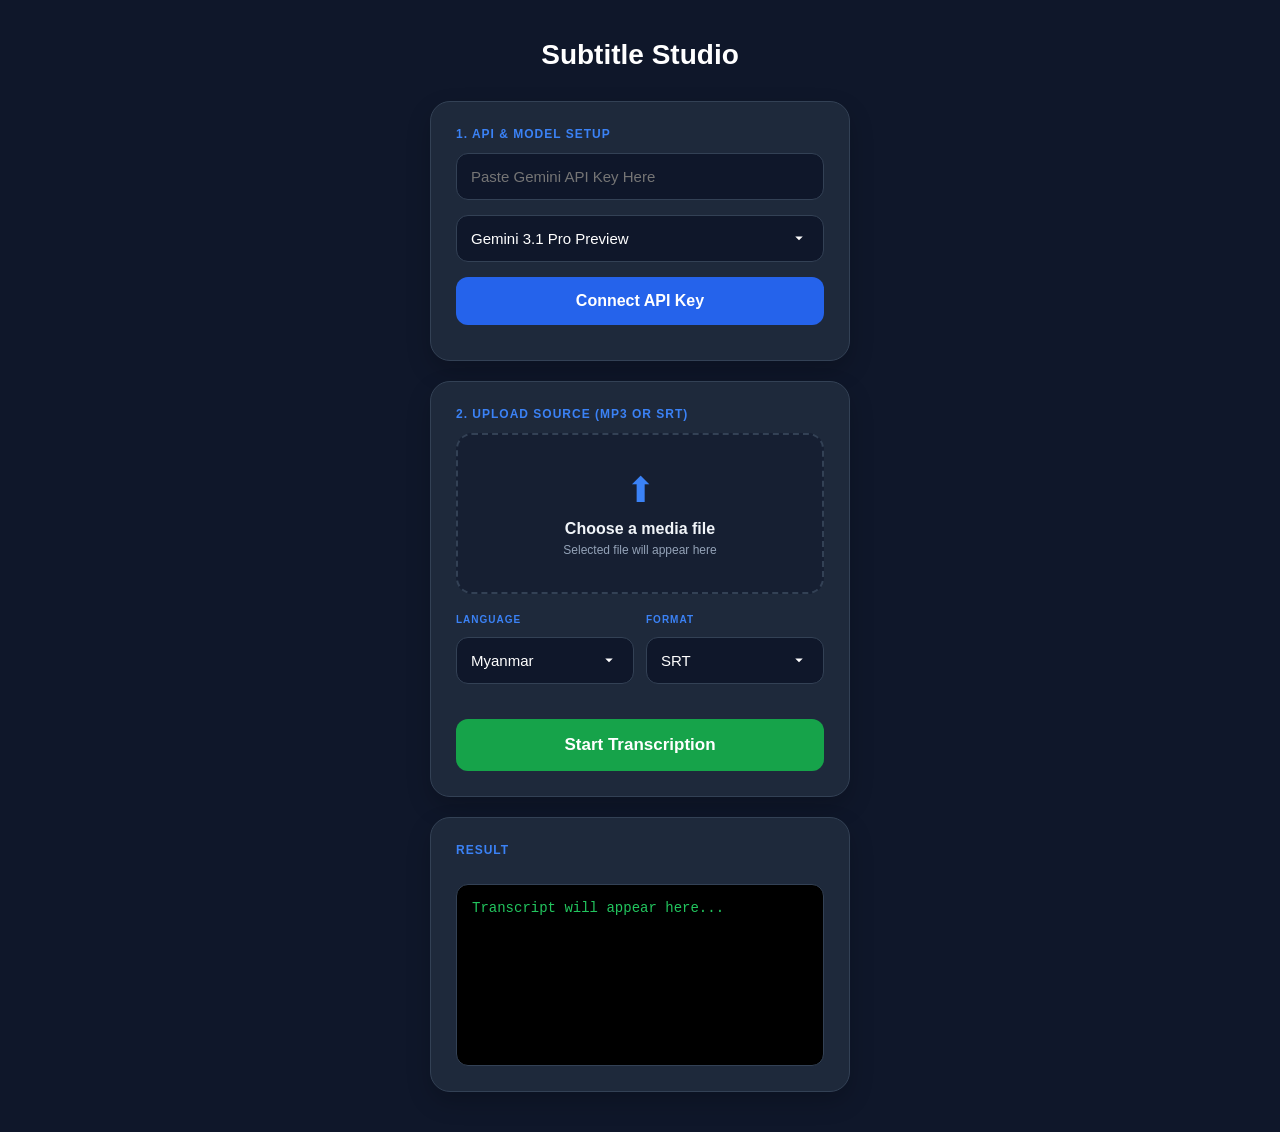
==== commit 03d091f8: "Fix HTML encoding issues in index.html" ====
--- a/index.html
+++ b/index.html
@@ -169,8 +169,7 @@
         <input type="password" id="apiKey" class="input-box" placeholder="Paste Gemini API Key Here">
         
         <select id="modelSelect" class="input-box">
-            <option value="gemini-3-flash-preview-0514">Default (Gemini 3 Flash Preview)</option>
-            <option value="gemini-3-flash-preview-0514" selected>Gemini 3 Flash Preview</option>
+    
             <option value="gemini-1.5-pro">Gemini 3.1 Pro Preview</option>
             <option value="gemini-1.5-flash-8b">Gemini 3.1 Flash Lite Preview</option>
         </select>
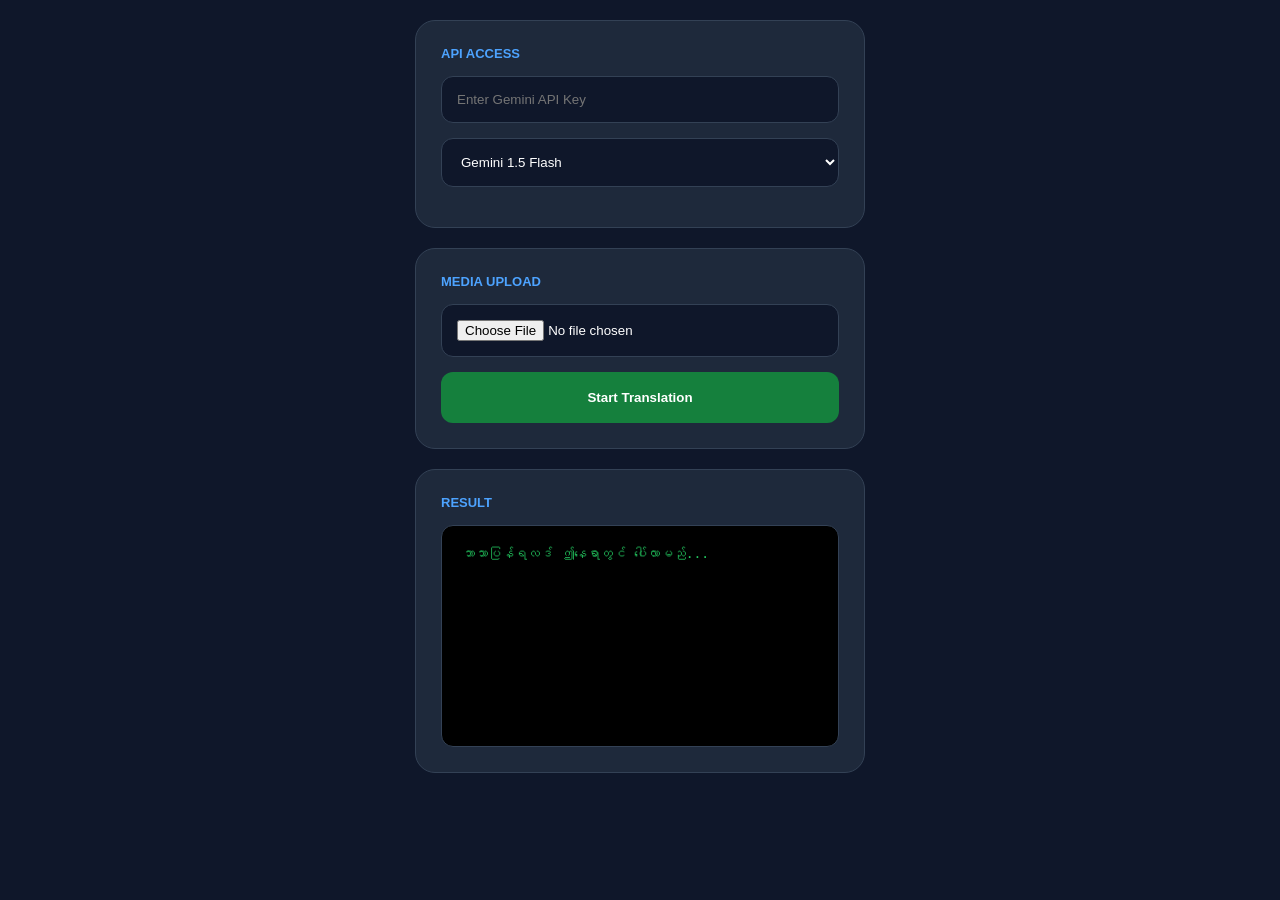
==== commit 5c87ae0e: "Refactor index.html for AI Transcription Studio" ====
--- a/index.html
+++ b/index.html
@@ -3,7 +3,7 @@
 <head>
     <meta charset="UTF-8">
     <meta name="viewport" content="width=device-width, initial-scale=1.0">
-    <title>Subtitle Studio - AI Translator</title>
+    <title>AI Transcription Studio</title>
     <script type="importmap">
         {
           "imports": {
@@ -12,265 +12,66 @@
         }
     </script>
     <style>
-        body {
-            background-color: #0f172a;
-            color: #f1f5f9;
-            font-family: 'Inter', -apple-system, sans-serif;
-            display: flex;
-            justify-content: center;
-            padding: 20px;
-            margin: 0;
-        }
-
-        .container {
-            width: 100%;
-            max-width: 420px;
-        }
-
-        .card {
-            background-color: #1e293b;
-            border-radius: 20px;
-            padding: 25px;
-            margin-bottom: 20px;
-            border: 1px solid #334155;
-            box-shadow: 0 10px 25px rgba(0,0,0,0.2);
-        }
-
-        h1 {
-            text-align: center;
-            font-size: 28px;
-            margin-bottom: 30px;
-            color: #ffffff;
-        }
-
-        .label {
-            font-size: 12px;
-            font-weight: 800;
-            color: #3b82f6;
-            margin-bottom: 12px;
-            text-transform: uppercase;
-            letter-spacing: 1px;
-        }
-
-        .input-box {
-            width: 100%;
-            background-color: #0f172a;
-            border: 1px solid #334155;
-            border-radius: 12px;
-            padding: 14px;
-            color: white;
-            margin-bottom: 15px;
-            box-sizing: border-box;
-            font-size: 15px;
-            outline: none;
-        }
-
-        select.input-box {
-            appearance: none;
-            background-image: url("data:image/svg+xml;charset=UTF-8,%3csvg xmlns='http://www.w3.org/2000/svg' viewBox='0 0 24 24' fill='white'%3e%3cpath d='M7 10l5 5 5-5z'/%3e%3c/svg%3e");
-            background-repeat: no-repeat;
-            background-position: right 15px center;
-            background-size: 18px;
-        }
-
-        .btn-blue {
-            width: 100%;
-            background-color: #2563eb;
-            color: white;
-            border: none;
-            border-radius: 12px;
-            padding: 15px;
-            font-weight: 700;
-            font-size: 16px;
-            cursor: pointer;
-            margin-bottom: 10px;
-        }
-
-        .status-msg {
-            text-align: center;
-            font-size: 14px;
-            color: #22c55e;
-            margin-bottom: 20px;
-            display: none;
-        }
-
-        .upload-area {
-            border: 2px dashed #334155;
-            border-radius: 16px;
-            padding: 35px 15px;
-            text-align: center;
-            cursor: pointer;
-            background-color: rgba(15, 23, 42, 0.5);
-            margin-bottom: 20px;
-        }
-
-        .upload-icon {
-            font-size: 35px;
-            color: #3b82f6;
-            margin-bottom: 10px;
-        }
-
-        .row {
-            display: flex;
-            gap: 12px;
-            margin-bottom: 20px;
-        }
-
-        .row div { flex: 1; }
-
-        .btn-green {
-            width: 100%;
-            background-color: #16a34a;
-            color: white;
-            border: none;
-            border-radius: 12px;
-            padding: 16px;
-            font-weight: 700;
-            font-size: 17px;
-            cursor: pointer;
-        }
-
-        .result-area {
-            background-color: #000000;
-            border-radius: 12px;
-            padding: 15px;
-            min-height: 150px;
-            border: 1px solid #334155;
-            color: #22c55e;
-            font-family: 'Courier New', monospace;
-            font-size: 14px;
-            white-space: pre-wrap;
-            margin-top: 15px;
-            max-height: 300px;
-            overflow-y: auto;
-        }
-
-        .btn-download {
-            float: right;
-            background-color: #1e3a8a;
-            color: #38bdf8;
-            border: none;
-            padding: 8px 12px;
-            border-radius: 6px;
-            font-size: 12px;
-            cursor: pointer;
-            font-weight: bold;
-            display: none;
-        }
+        /* အရင်အတိုင်း UI Styles များ */
+        body { background-color: #0f172a; color: #f1f5f9; font-family: 'Inter', sans-serif; display: flex; flex-direction: column; align-items: center; padding: 20px; margin: 0; }
+        .container { width: 100%; max-width: 450px; }
+        .card { background-color: #1e293b; border-radius: 20px; padding: 25px; margin-bottom: 20px; border: 1px solid #334155; }
+        .label { font-size: 13px; font-weight: 700; color: #4da3ff; margin-bottom: 15px; text-transform: uppercase; }
+        .input-box { width: 100%; background-color: #0f172a; border: 1px solid #334155; border-radius: 12px; padding: 15px; color: white; margin-bottom: 15px; box-sizing: border-box; }
+        .btn-green { width: 100%; background-color: #15803d; color: white; border: none; border-radius: 12px; padding: 18px; font-weight: 700; cursor: pointer; }
+        .display-area { background-color: #000; border-radius: 12px; padding: 20px; min-height: 180px; border: 1px solid #334155; color: #22c55e; font-family: monospace; white-space: pre-wrap; margin-top: 10px; }
     </style>
 </head>
 <body>
 
 <div class="container">
-    <h1>Subtitle Studio</h1>
-
     <div class="card">
-        <div class="label">1. API & MODEL SETUP</div>
-        <input type="password" id="apiKey" class="input-box" placeholder="Paste Gemini API Key Here">
-        
-        <select id="modelSelect" class="input-box">
-    
-            <option value="gemini-1.5-pro">Gemini 3.1 Pro Preview</option>
-            <option value="gemini-1.5-flash-8b">Gemini 3.1 Flash Lite Preview</option>
+        <div class="label">API ACCESS</div>
+        <input type="password" id="apiKey" class="input-box" placeholder="Enter Gemini API Key">
+        <select class="input-box" id="modelSelect">
+            <option value="gemini-1.5-flash" selected>Gemini 1.5 Flash</option>
+            <option value="gemini-2.0-flash">Gemini 2.0 Flash</option>
         </select>
-
-        <button class="btn-blue" id="connectBtn">Connect API Key</button>
-        <div id="apiStatus" class="status-msg">✅ API Connected!</div>
     </div>
 
     <div class="card">
-        <div class="label">2. UPLOAD SOURCE (MP3 OR SRT)</div>
-        <div class="upload-area" onclick="document.getElementById('fileInput').click()">
-            <div class="upload-icon">⬆</div>
-            <div id="file-name" style="font-weight: bold;">Choose a media file</div>
-            <div style="font-size: 12px; color: #94a3b8; margin-top: 5px;">Selected file will appear here</div>
-        </div>
-        <input type="file" id="fileInput" hidden accept=".srt,.txt">
-
-        <div class="row">
-            <div>
-                <div class="label" style="font-size: 10px;">LANGUAGE</div>
-                <select class="input-box"><option>Myanmar</option><option>English</option></select>
-            </div>
-            <div>
-                <div class="label" style="font-size: 10px;">FORMAT</div>
-                <select class="input-box"><option>SRT</option><option>TXT</option></select>
-            </div>
-        </div>
-
-        <button class="btn-green" id="startBtn">Start Transcription</button>
+        <div class="label">MEDIA UPLOAD</div>
+        <input type="file" id="fileInput" class="input-box" accept=".srt,.txt">
+        <button class="btn-green" id="startBtn">Start Translation</button>
     </div>
 
     <div class="card">
-        <div style="overflow: hidden;">
-            <div class="label" style="float: left;">RESULT</div>
-            <button class="btn-download" id="dlBtn">📥 Download Result</button>
-        </div>
-        <div class="result-area" id="output">Transcript will appear here...</div>
+        <div class="label">RESULT</div>
+        <div class="display-area" id="output">ဘာသာပြန်ရလဒ် ဤနေရာတွင် ပေါ်လာမည်...</div>
     </div>
 </div>
 
 <script type="module">
     import { GoogleGenerativeAI } from "@google/generative-ai";
 
-    let selectedFileText = "";
-
-    // API Connection
-    document.getElementById('connectBtn').addEventListener('click', () => {
-        const key = document.getElementById('apiKey').value;
-        if(key.length > 10) {
-            document.getElementById('apiStatus').style.display = 'block';
-        } else {
-            alert("Please enter a valid Gemini API Key");
-        }
-    });
-
-    // Handle File Upload
-    document.getElementById('fileInput').addEventListener('change', async (e) => {
-        const file = e.target.files[0];
-        if (file) {
-            document.getElementById('file-name').innerText = "Selected: " + file.name;
-            selectedFileText = await file.text();
-        }
-    });
-
-    // Start Translation Logic
     document.getElementById('startBtn').addEventListener('click', async () => {
         const key = document.getElementById('apiKey').value;
+        const fileInput = document.getElementById('fileInput');
         const output = document.getElementById('output');
         const modelName = document.getElementById('modelSelect').value;
 
-        if (!key) return alert("API Key အရင်ထည့်ပါ");
-        if (!selectedFileText) return alert("ဖိုင်အရင်ရွေးချယ်ပါ");
+        if (!key) return alert("API Key ထည့်ပေးပါ");
+        if (fileInput.files.length === 0) return alert("File ရွေးပေးပါ");
 
-        output.innerText = "Gemini AI is translating to Myanmar... Please wait...";
+        const file = fileInput.files[0];
+        const text = await file.text();
+
+        output.innerText = "ဘာသာပြန်နေပါပြီ... ခဏစောင့်ပါ...";
 
         try {
             const genAI = new GoogleGenerativeAI(key);
             const model = genAI.getGenerativeModel({ model: modelName });
 
-            const prompt = `Translate the following subtitle text into Myanmar (Burmese). 
-            CRITICAL: Keep the original timecodes (00:00:00,000) and line numbers exactly the same.
-            Only translate the spoken text. 
-            Text to translate:\n\n${selectedFileText}`;
+            const prompt = `Translate the following subtitle text into Myanmar (Burmese) language. Keep the original SRT timecodes and numbering format exactly as they are. Here is the text: \n\n ${text}`;
 
             const result = await model.generateContent(prompt);
             const response = await result.response;
-            const translatedText = response.text();
-            
-            output.innerText = translatedText;
-            document.getElementById('dlBtn').style.display = 'block';
-
-            // Download Function
-            document.getElementById('dlBtn').onclick = () => {
-                const blob = new Blob([translatedText], { type: 'text/plain' });
-                const url = window.URL.createObjectURL(blob);
-                const a = document.createElement('a');
-                a.href = url;
-                a.download = "translated_mmsub.srt";
-                a.click();
-            };
-
+            output.innerText = response.text();
         } catch (error) {
             output.innerText = "Error: " + error.message;
         }
